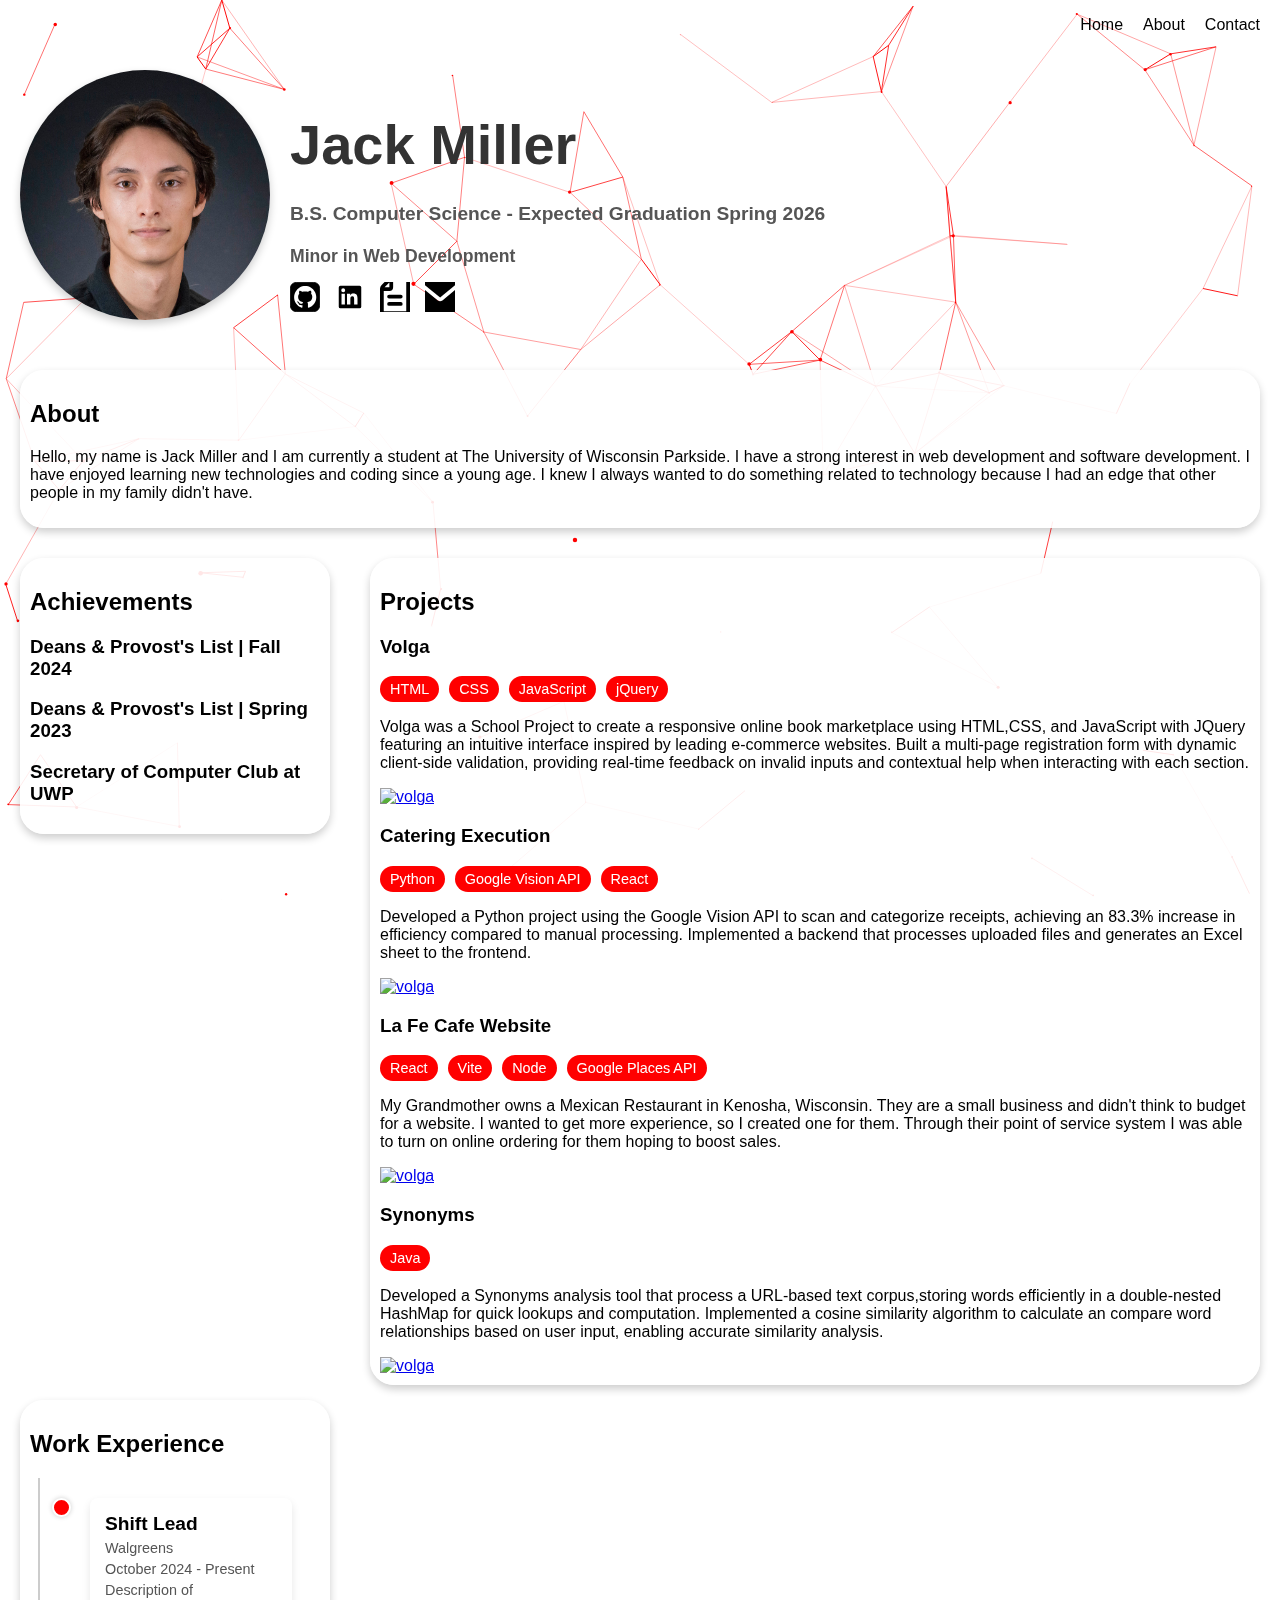
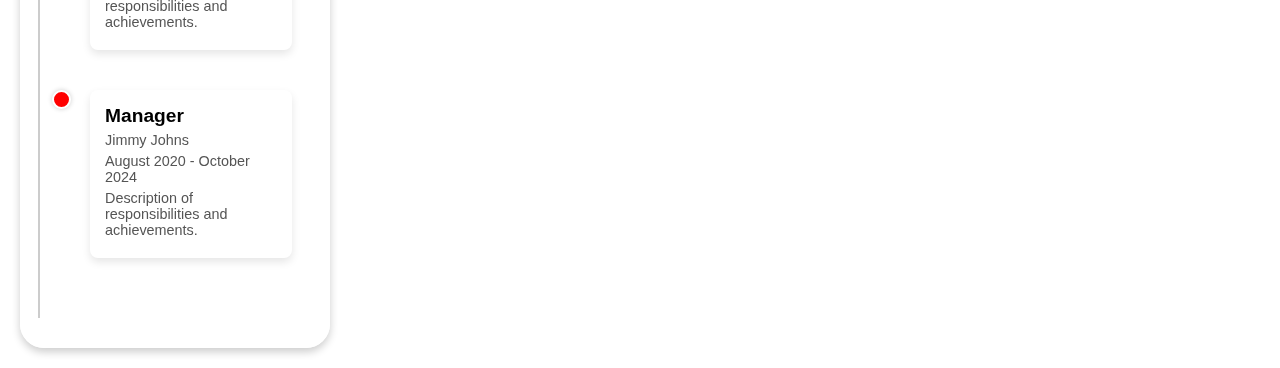
==== index.html @ eb4bdffa "renamed to index.html" ====
<!DOCTYPE html>
<html lang="en">
<head>
    <meta charset="UTF-8">
    <title>My Portfolio</title>
  <link rel="stylesheet" href="style.css">
  <link rel="stylesheet" href="popup.css">
  <link rel="preconnect" href="https://fonts.googleapis.com">
  <link rel="preconnect" href="https://fonts.gstatic.com" crossorigin>
  <link href="https://fonts.googleapis.com/css2?family=Syne+Mono&display=swap" rel="stylesheet">
</head>
<body>
<nav>
  <ul>
    <li>Home</li>
    <li>About</li>
    <li>Contact</li>
  </ul>
</nav>
<div class="profile">
  <img src="personal%20pic.JPG" class= "personalPic" alt="picture of me">
  <div class="profileInfo">
    <h1 class="name">Jack Miller</h1>
    <h2 class = "degree">B.S. Computer Science - Expected Graduation Spring 2026</h2>
    <h3 class ="minor"> Minor in Web Development</h3>
    <div class="socials">
      <a href="https://github.com/mjack6182" target="_blank" title=" Visit my Github">
        <img src="github.svg" alt="GitHub" class="social-icon">
      </a>
      <a href="https://www.linkedin.com/in/mjack6182" target="_blank" title=" Visit my LinkedIn">
        <img src="linkedin.svg" alt="LinkedIn" class="social-icon">
      </a>
      <div class="resume">
        <a href="Jack%20Miller%20resume%2012_20_2024.pdf" download="JohnDoe_Resume" class="resume-link" title="Download my resume">
          <img src="file-lines.svg" alt="Download Resume" class="social-icon">
        </a>
      </div>
      <!-- Email link -->
      <div class="email">
        <a href="mailto:jmiller22b@gmail.com" class="email-link" title="Email me">
          <img src="envelope.svg" alt="Email" class="social-icon">
        </a>
      </div>
    </div>
  </div>
</div>
<div class = "container">
  <section class ="about">
  <h2>About</h2>
  <p>
    Hello, my name is Jack Miller and I am currently a student at The University of Wisconsin Parkside. I have a strong
    interest in web development and software development. I have enjoyed learning new technologies and coding since a young age.
    I knew I always wanted to do something related to technology because I had an edge that other people in my family didn't have.
  </p>
</section>
  <div class = "left-sections">
    <section class ="Achievements">
      <h2>Achievements</h2>
      <h3>Deans & Provost's List | Fall 2024</h3>
      <h3>Deans & Provost's List | Spring 2023</h3>
      <h3>Secretary of Computer Club at UWP</h3>

    </section>
    <section class = "course-work">
      <h2>Relevant Course Work</h2>
      <div class="course-bubbles">
        <span class="course" data-course="cs130">Introduction to Programming</span>
        <span class="course" data-course="cs279">Basic Information Security</span>
        <span class="course" data-course="cs231">Discrete Mathematics</span>
        <span class="course" data-course="cs241">Computer Science I</span>
        <span class="course" data-course="cs309">Probability and Statistics</span>
        <span class="course" data-course="cs220">Client Web Programming</span>
        <span class="course" data-course="cs242">Computer Science II</span>
        <span class="course" data-course="cs245">Assembly Language Programming</span>
        <span class="course" data-course="cs322">Server Web Programming</span>
        <span class="course" data-course="cs324">Mobile Development in IOS</span>
        <span class="course" data-course="cs340">Data Structures/Algorithm Design</span>
        <span class="course" data-course="cs355">Computer Architecture</span>
        <span class="course" data-course="cs380">Database Management Systems</span>
      </div>

    </section>
    <section class = "Work Experience">
      <h2>Work Experience</h2>
      <div class="timeline">
        <div class="timeline-event">
          <div class="timeline-dot"></div>
          <div class="timeline-content">
            <h3>Shift Lead</h3>
            <p>Walgreens</p>
            <p>October 2024 - Present</p>
            <p>Description of responsibilities and achievements.</p>
          </div>
        </div>
        <div class="timeline-event">
          <div class="timeline-dot"></div>
          <div class="timeline-content">
            <h3>Manager</h3>
            <p>Jimmy Johns</p>
            <p>August 2020 - October 2024</p>
            <p>Description of responsibilities and achievements.</p>
          </div>
        </div>
        <!-- Add more timeline events as needed -->
      </div>

    </section>
  </div>
  <!-- Pop-up Modal -->
  <div id="course-modal" class="modal">
    <div class="modal-content">
      <span class="close">&times;</span>
      <h4 id="modal-title"></h4>
      <p id="modal-description"></p>
    </div>
  </div>


<section class = "projects">
    <h2>Projects</h2>
    <div class="project">
      <h3>Volga</h3>
      <div class="tech-bubble">
        <span>HTML</span> <span>CSS</span> <span>JavaScript</span><span>jQuery</span>
      </div>
      <p>
        Volga was a School Project to create a responsive online book marketplace using HTML,CSS, and JavaScript with JQuery
        featuring an intuitive interface inspired by leading e-commerce websites. Built a multi-page registration form with dynamic client-side validation, providing real-time feedback on invalid
        inputs and contextual help when interacting with each section.
      </p>
      <a href="https://github.com/mjack6182/Volga" target="_blank"><img src="volga.png" alt="volga" class="project-image"></a>
    </div>
      <div class="project">
        <h3>Catering Execution</h3>
        <div class="tech-bubble">
          <span>Python</span> <span>Google Vision API</span> <span>React</span>
        </div>
        <p>
          Developed a Python project using the Google Vision API to scan and categorize receipts, achieving an 83.3% increase
          in efficiency compared to manual processing.
          Implemented a backend that processes uploaded files and generates an Excel sheet to the frontend.
        </p>
        <a href="https://github.com/bjrodrigu/Catering-Project" target="_blank"><img src="volga.png" alt="volga" class="project-image"></a>
      </div>
    <div class="project">
      <h3>La Fe Cafe Website</h3>
      <div class="tech-bubble">
        <span>React</span> <span>Vite</span><span>Node</span> <span>Google Places API</span>
      </div>
      <p>
        My Grandmother owns a Mexican Restaurant in Kenosha, Wisconsin. They are a small business and didn't think to budget for
        a website. I wanted to get more experience, so I created one for them. Through their point of service system I was able to
        turn on online ordering for them hoping to boost sales.
      </p>
      <a href="https://github.com/mjack6182/Volga" target="_blank"><img src="volga.png" alt="volga" class="project-image"></a>
    </div>
    <div class="project">
      <h3>Synonyms</h3>
      <div class="tech-bubble">
        <span>Java</span>
      </div>
      <p>
        Developed a Synonyms analysis tool that process a URL-based text corpus,storing words efficiently in a double-nested
        HashMap for quick lookups and computation. Implemented a cosine similarity algorithm to calculate an compare word
        relationships based on user input, enabling accurate similarity analysis.
      </p>
      <a href="https://github.com/mjack6182/Volga" target="_blank"><img src="volga.png" alt="volga" class="project-image"></a>
    </div>
  </section>
</div>
<canvas class="background"></canvas>
<script src="popup.js"></script>
<script src="particles.min.js"></script>
<script src="app.js"></script>
</body>
</html>
---- style.css ----
/* Reset HTML and body to ensure full viewport usage */
html, body {
    margin: 0;
    padding: 0;
    height: 100%; /* Make body fill the full height of the viewport */
    width: 100%;
    font-family: 'Syne Mono', sans-serif;
}
.syne-mono-regular {
    font-family: "Syne Mono", serif;
    font-weight: 400;
    font-style: normal;
}

/* Background container for Particles.js */
.background {
    position: absolute;
    top: 0;
    left: 0;
    width: 100%; /* Full width */
    height: 100%; /* Full height */
    z-index: -1; /* Send behind all other content */
    background-color: white; /* Fallback background color (black) */
}
.profile {
    display: flex;
    justify-content: flex-start;
    align-items: center;
    padding: 20px;
}
.personalPic {
    width: 250px;                  /* Set width of the circle */
    height: 250px;                 /* Set height of the circle */
    border-radius: 50%;           /* Makes the image circular */
    object-fit: cover;            /* Ensures the image fills the circle */
    object-position: top;
    box-shadow: 0 4px 8px rgba(0, 0, 0, 0.2);

}
.profileInfo {
    display: flex;
    flex-direction: column;
    align-items: flex-start;
    margin-left: 20px;
}

.name {
    font-size: 3.5rem;            /* Adjust font size */
    font-weight: bold;            /* Make the name bold */
    color: #333;                  /* Text color */
    margin-bottom: 10px;
}
.degree {
    font-size: 1.2rem;
    color: #555;
}
.minor{
    font-size: 1.1rem;
    color: #555;
    margin: 5px 0 15px 0; /* Margin between degree and social icons */

}
.socials {
    display: flex;
    gap: 15px; /* Space between icons */
}
.social-icon {
    width: 30px;
    height: 30px;
    object-fit: cover;
    transition: transform 0.2s ease;
}

.social-icon:hover {
    transform: scale(1.1); /* Slightly enlarge icons on hover */
}

nav ul{
    display: flex;
    justify-content: flex-end;
    text-decoration: none;
    list-style: none;
}
nav ul li{
    margin-right: 20px;
}

/* Container holding all sections */
.container {
    display: flex;
    flex-wrap: wrap; /* Allows wrapping of sections for smaller screens */
    gap: 20px; /* Optional: space between the sections */
    padding: 20px;
}
.left-sections, .projects{
    flex: 1;
}
.left-sections {
    display: flex;
    flex-direction: column; /* Stack the About and Coursework sections vertically */
}
/* Base styling for all sections */
section {
    background-color: rgba(255, 255, 255, 0.9);
    padding: 10px;
    border-radius: 24px;
    box-shadow: 0 4px 8px rgba(0, 0, 0, 0.2);
}

/* Specific styles for the About and Coursework sections */
.about,
.course-work {
    margin: 10px 0;
}

/* Projects section takes more space */
.projects {
    height: 100%;
    padding: 10px;
    margin-left: 20px;
}

.tech-bubble {
    display: flex;
    gap: 10px;
    margin-top: 5px;
}

.tech-bubble span {
    background-color: #FF0000; /* Green bubble background */
    color: white;
    padding: 5px 10px;
    border-radius: 20px; /* Rounded corners */
    font-size: 0.9rem;
    white-space: nowrap;
}
/* Animation keyframes */
@keyframes fadeSlideIn {
    0% {
        opacity: 0;
        transform: translateY(30px); /* Starts slightly below */
    }
    100% {
        opacity: 1;
        transform: translateY(0); /* Ends at its original position */
    }
}

/* Apply the animation */
.fade-slide-in {
    animation: fadeSlideIn 1s ease-out forwards; /* Play animation over 1 second */
    opacity: 0; /* Ensures it's hidden initially */
}


/* Reset */
body, html {
    margin: 0;
    padding: 0;
    font-family: Arial, sans-serif;
}

/* Timeline container */
.timeline {
    position: relative;
    margin: 20px auto;
    padding: 20px;
    width: 80%; /* Adjust width as needed */
    max-width: 700px;
    border-left: 2px solid #ccc; /* Vertical line */
}

/* Individual timeline events */
.timeline-event {
    position: relative;
    margin-bottom: 40px; /* Space between events */
    padding-left: 30px; /* Space for the dot */
}

/* Timeline dot */
.timeline-dot {
    position: absolute;
    left: -8px; /* Adjust position to align with the line */
    top: 0;
    width: 15px;
    height: 15px;
    background-color: #FF0000; /* Blue dot */
    border-radius: 50%; /* Make it circular */
    border: 2px solid white;
    box-shadow: 0 0 5px rgba(0, 0, 0, 0.2);
}

/* Timeline content */
.timeline-content {
    background-color: transparent;
    padding: 15px;
    border-radius: 8px;
    box-shadow: 0 4px 8px rgba(0, 0, 0, 0.1);
}

.timeline-content h3 {
    margin: 0;
    font-size: 1.2rem;
}

.timeline-content p {
    margin: 5px 0;
    color: #555; /* Gray text */
    font-size: 0.9rem;
}
.timeline-event {
    opacity: 0;
    transform: translateY(20px);
    transition: all 0.3s ease;
}

.timeline-event.visible {
    opacity: 1;
    transform: translateY(0);
}



/* Media query for larger screens */
@media (min-width: 768px) {
    .container {
        flex-direction: row; /* Align items horizontally on larger screens */
    }

    section {
        width: auto; /* Remove the 100% width to allow flexbox to manage the layout */
    }

    .left-sections {
        flex-direction: column; /* Keep About and Coursework stacked */
        max-width: 25%; /* Optional: adjust as needed */
    }
}
---- popup.css ----
/* Previous styles remain the same */
.course-bubbles {
    display: flex;
    flex-wrap: wrap;
    gap: 10px;
    margin-top: 5px;
}

.course {
    background-color: #FF0000; /* Green bubble background */
    color: white;
    padding: 5px 10px;
    border-radius: 20px; /* Rounded corners */
    font-size: 0.9rem;
    white-space: nowrap;
    cursor: pointer;
}
.modal {
    display: none; /* Hidden by default */
    position: fixed;
    z-index: 1;
    left: 0;
    top: 0;
    width: 100%;
    height: 100%;
    background-color: rgba(0, 0, 0, 0.4); /* Semi-transparent background */
    overflow: auto;
    padding-top: 60px;
    opacity: 0; /* Initially invisible */
    transition: opacity 0.3s ease-in-out; /* Fade-in effect */
}

.modal-content {
    background-color: #fff;
    margin: 5% auto;
    padding: 20px;
    border-radius: 10px;
    width: 80%;
    max-width: 600px;
    transform: scale(0.9); /* Start scaled down */
    transition: transform 0.3s ease-in-out; /* Scale animation */
}

.modal.show {
    opacity: 1; /* Fully visible */
}

.modal-content.show {
    transform: scale(1); /* Scale to normal size */
}

.close {
    color: #aaa;
    float: right;
    font-size: 28px;
    font-weight: bold;
}

.close:hover,
.close:focus {
    color: black;
    text-decoration: none;
    cursor: pointer;
}
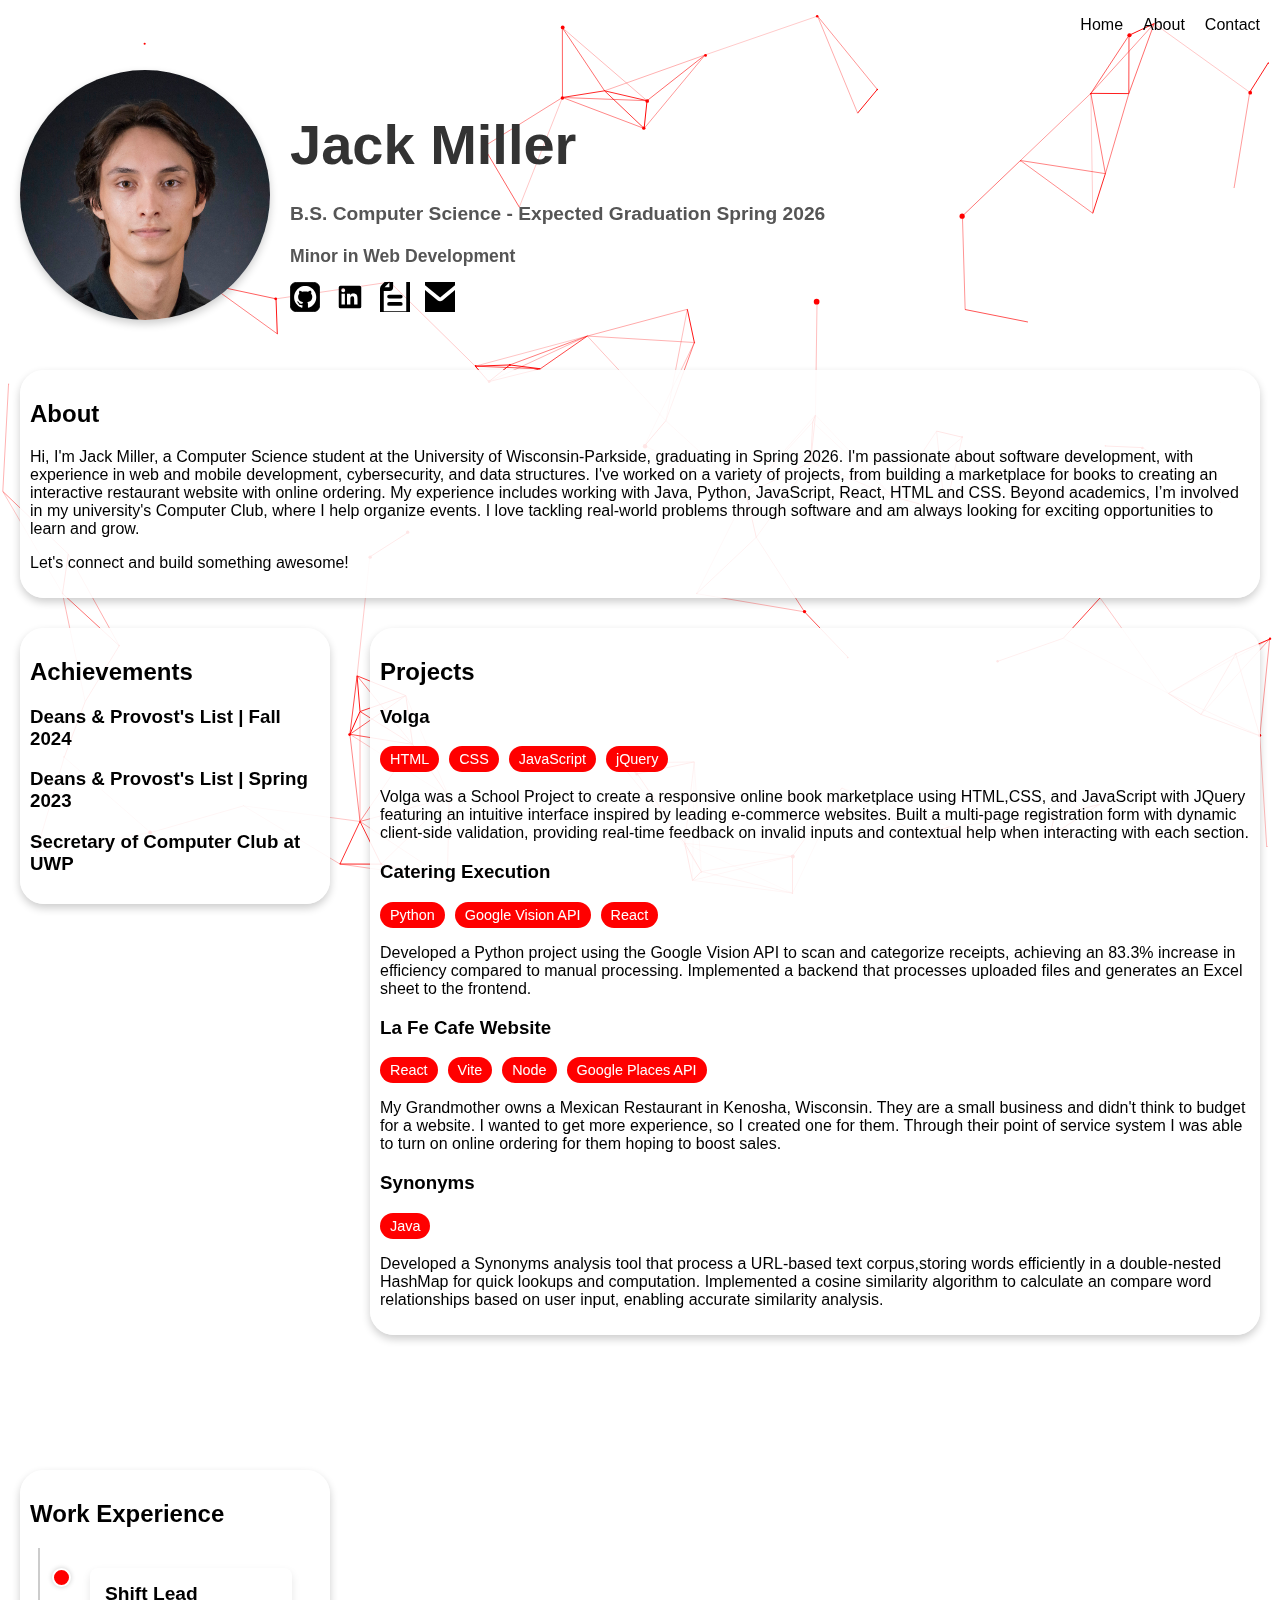
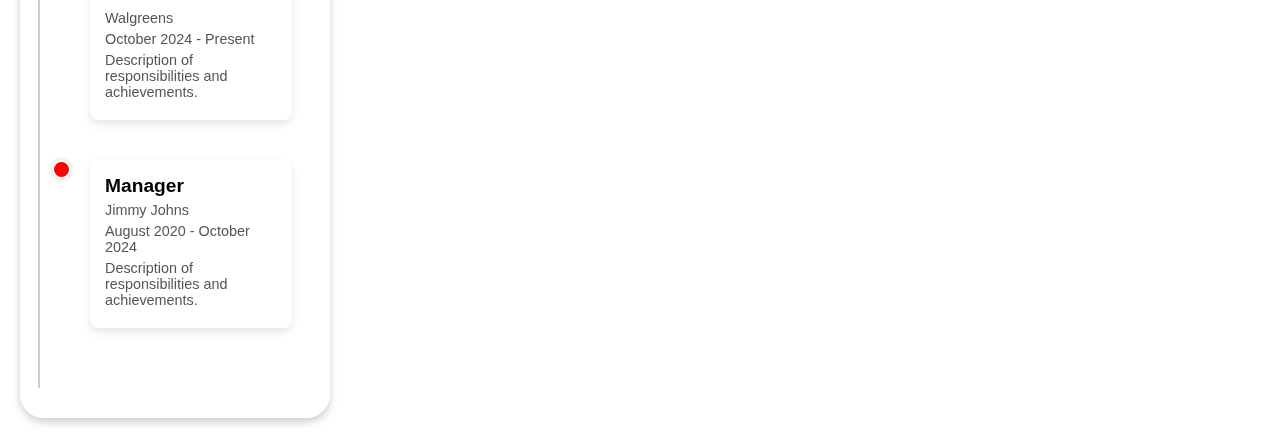
==== commit 0022157f: "change up the files to work better on moblie and updated resume" ====
--- a/index.html
+++ b/index.html
@@ -31,7 +31,7 @@
         <img src="linkedin.svg" alt="LinkedIn" class="social-icon">
       </a>
       <div class="resume">
-        <a href="Jack%20Miller%20resume%2012_20_2024.pdf" download="JohnDoe_Resume" class="resume-link" title="Download my resume">
+        <a href="Jack%20Miller%20resume%201_29_2025.pdf" download="JohnDoe_Resume" class="resume-link" title="Download my resume">
           <img src="file-lines.svg" alt="Download Resume" class="social-icon">
         </a>
       </div>
@@ -48,10 +48,14 @@
   <section class ="about">
   <h2>About</h2>
   <p>
-    Hello, my name is Jack Miller and I am currently a student at The University of Wisconsin Parkside. I have a strong
-    interest in web development and software development. I have enjoyed learning new technologies and coding since a young age.
-    I knew I always wanted to do something related to technology because I had an edge that other people in my family didn't have.
+    Hi, I'm Jack Miller, a Computer Science student at the University of Wisconsin-Parkside, graduating in Spring 2026. I'm passionate about software development, with experience in web and mobile development, cybersecurity, and data structures.
+
+    I've worked on a variety of projects, from building a marketplace for books to creating an interactive restaurant website with online ordering. My experience includes working with Java, Python, JavaScript, React, HTML and CSS.
+
+    Beyond academics, I’m involved in my university's Computer Club, where I help organize events. I love tackling real-world problems through software and am always looking for exciting opportunities to learn and grow.
+
   </p>
+    <p>Let's connect and build something awesome!</p>
 </section>
   <div class = "left-sections">
     <section class ="Achievements">
@@ -128,7 +132,7 @@
         featuring an intuitive interface inspired by leading e-commerce websites. Built a multi-page registration form with dynamic client-side validation, providing real-time feedback on invalid
         inputs and contextual help when interacting with each section.
       </p>
-      <a href="https://github.com/mjack6182/Volga" target="_blank"><img src="volga.png" alt="volga" class="project-image"></a>
+<!--      <a href="https://github.com/mjack6182/Volga" target="_blank"><img src="volga.png" alt="volga" class="project-image"></a>-->
     </div>
       <div class="project">
         <h3>Catering Execution</h3>
@@ -140,7 +144,7 @@
           in efficiency compared to manual processing.
           Implemented a backend that processes uploaded files and generates an Excel sheet to the frontend.
         </p>
-        <a href="https://github.com/bjrodrigu/Catering-Project" target="_blank"><img src="volga.png" alt="volga" class="project-image"></a>
+<!--        <a href="https://github.com/bjrodrigu/Catering-Project" target="_blank"><img src="volga.png" alt="volga" class="project-image"></a>-->
       </div>
     <div class="project">
       <h3>La Fe Cafe Website</h3>
@@ -152,7 +156,7 @@
         a website. I wanted to get more experience, so I created one for them. Through their point of service system I was able to
         turn on online ordering for them hoping to boost sales.
       </p>
-      <a href="https://github.com/mjack6182/Volga" target="_blank"><img src="volga.png" alt="volga" class="project-image"></a>
+<!--      <a href="https://github.com/mjack6182/Volga" target="_blank"><img src="volga.png" alt="volga" class="project-image"></a>-->
     </div>
     <div class="project">
       <h3>Synonyms</h3>
@@ -164,7 +168,7 @@
         HashMap for quick lookups and computation. Implemented a cosine similarity algorithm to calculate an compare word
         relationships based on user input, enabling accurate similarity analysis.
       </p>
-      <a href="https://github.com/mjack6182/Volga" target="_blank"><img src="volga.png" alt="volga" class="project-image"></a>
+<!--      <a href="https://github.com/mjack6182/Volga" target="_blank"><img src="volga.png" alt="volga" class="project-image"></a>-->
     </div>
   </section>
 </div>
--- a/style.css
+++ b/style.css
@@ -105,6 +105,7 @@
     padding: 10px;
     border-radius: 24px;
     box-shadow: 0 4px 8px rgba(0, 0, 0, 0.2);
+
 }
 
 /* Specific styles for the About and Coursework sections */
@@ -133,6 +134,10 @@
     border-radius: 20px; /* Rounded corners */
     font-size: 0.9rem;
     white-space: nowrap;
+    max-width: 100%;
+    overflow: hidden;
+    text-overflow: ellipsis;
+
 }
 /* Animation keyframes */
 @keyframes fadeSlideIn {
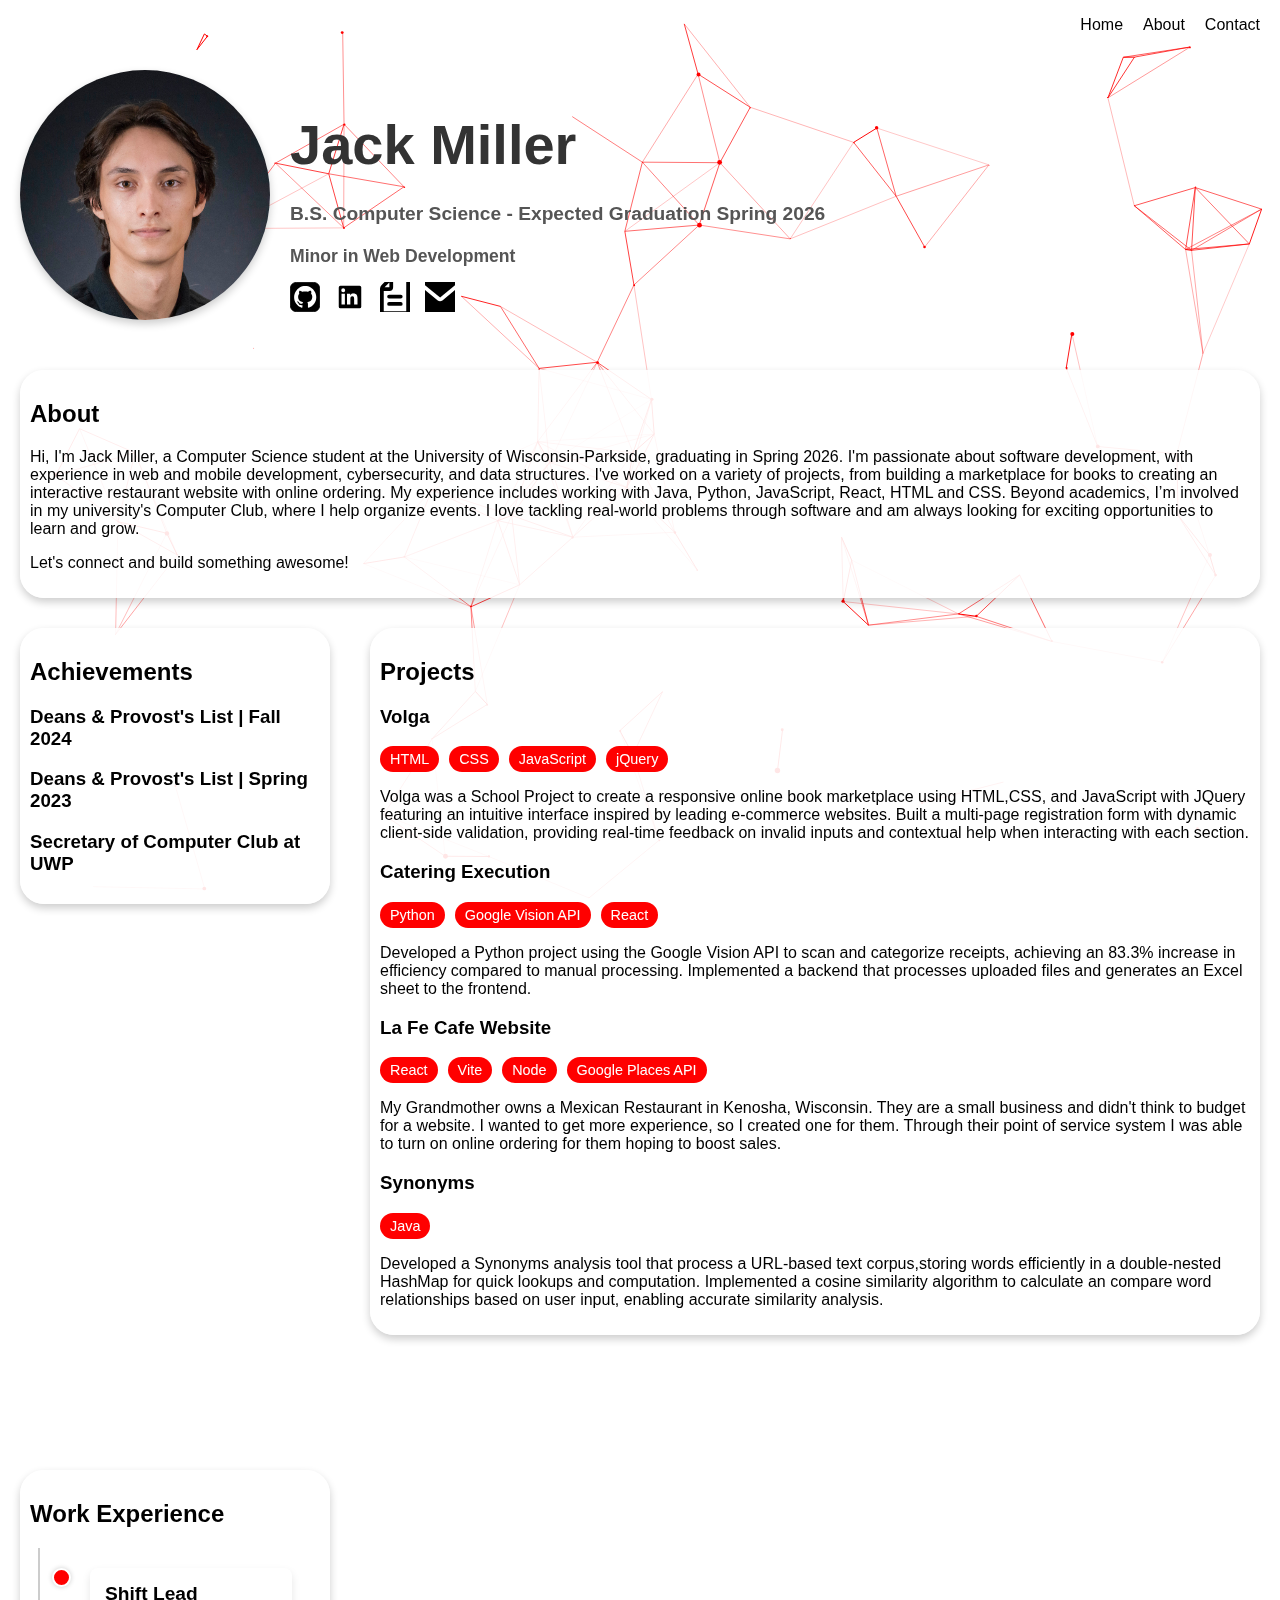
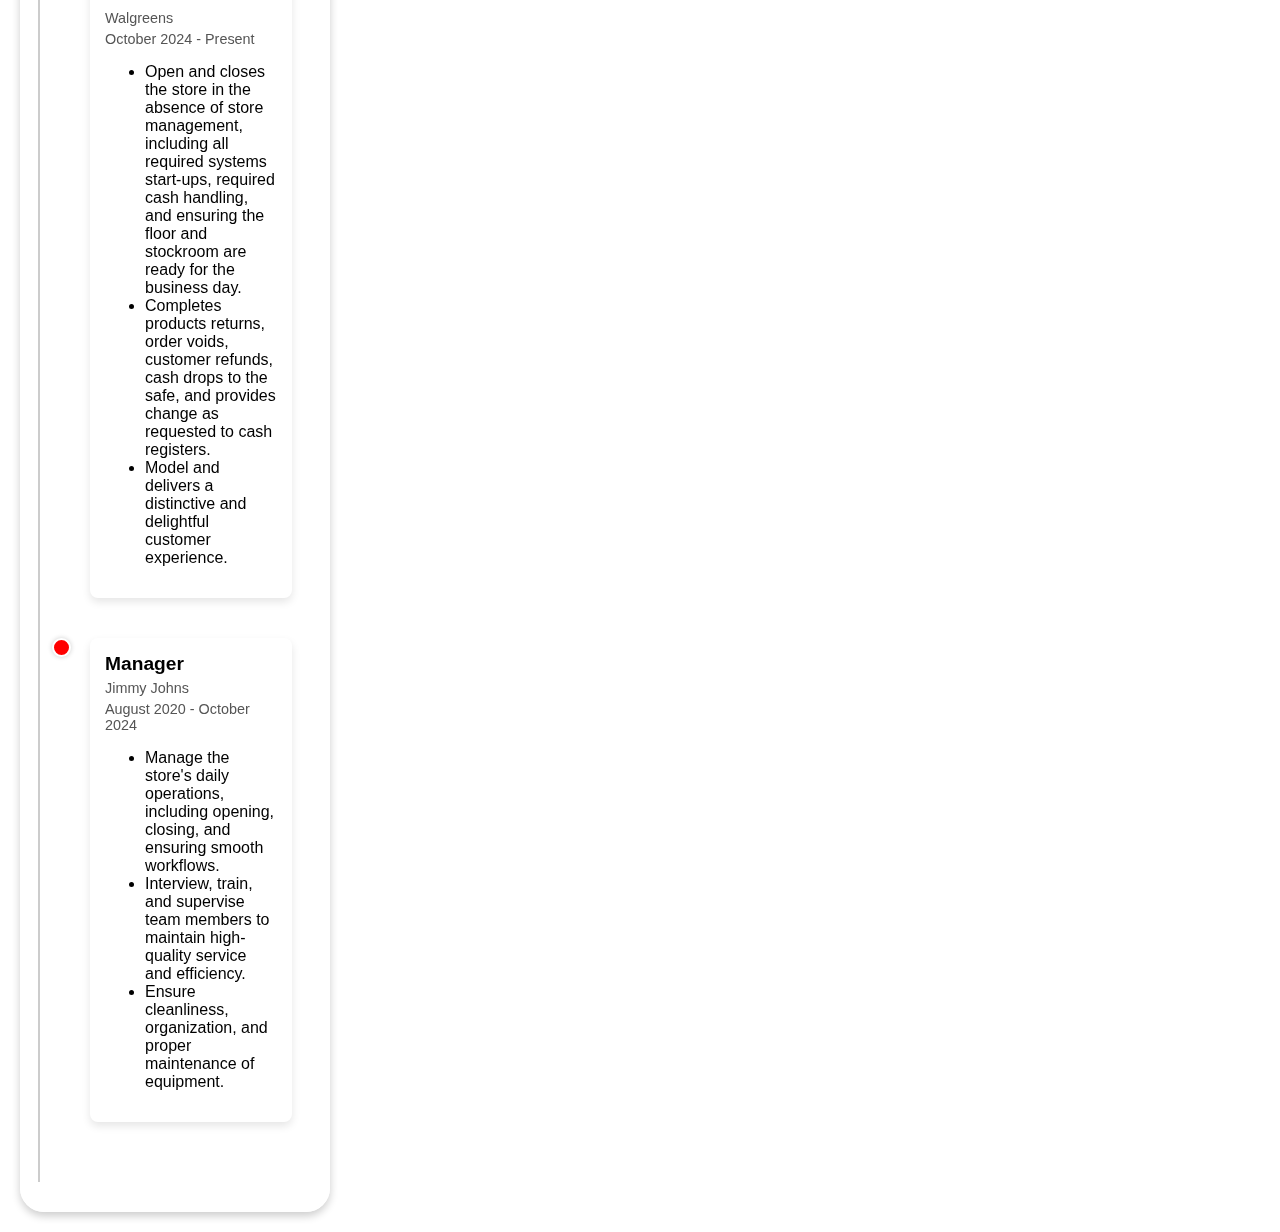
==== commit 4ff027c3: "added descriptions to the work expericence." ====
--- a/index.html
+++ b/index.html
@@ -93,7 +93,11 @@
             <h3>Shift Lead</h3>
             <p>Walgreens</p>
             <p>October 2024 - Present</p>
-            <p>Description of responsibilities and achievements.</p>
+            <ul>
+              <li>Open and closes the store in the absence of store management, including all required systems start-ups, required cash handling, and ensuring the floor and stockroom are ready for the business day.</li>
+              <li>Completes products returns, order voids, customer refunds, cash drops to the safe, and provides change as requested to cash registers.</li>
+              <li>Model and delivers a distinctive and delightful customer experience.</li>
+            </ul>
           </div>
         </div>
         <div class="timeline-event">
@@ -102,7 +106,11 @@
             <h3>Manager</h3>
             <p>Jimmy Johns</p>
             <p>August 2020 - October 2024</p>
-            <p>Description of responsibilities and achievements.</p>
+            <ul>
+              <li>Manage the store's daily operations, including opening, closing, and ensuring smooth workflows.</li>
+              <li>Interview, train, and supervise team members to maintain high-quality service and efficiency.</li>
+              <li>Ensure cleanliness, organization, and proper maintenance of equipment.</li>
+            </ul>
           </div>
         </div>
         <!-- Add more timeline events as needed -->
--- a/style.css
+++ b/style.css
@@ -134,9 +134,6 @@
     border-radius: 20px; /* Rounded corners */
     font-size: 0.9rem;
     white-space: nowrap;
-    max-width: 100%;
-    overflow: hidden;
-    text-overflow: ellipsis;
 
 }
 /* Animation keyframes */
--- a/popup.css
+++ b/popup.css
@@ -4,6 +4,7 @@
     flex-wrap: wrap;
     gap: 10px;
     margin-top: 5px;
+    max-width: 100%;
 }
 
 .course {
@@ -14,6 +15,9 @@
     font-size: 0.9rem;
     white-space: nowrap;
     cursor: pointer;
+    overflow: hidden;
+    text-overflow: ellipsis;
+    max-width: 100%;
 }
 .modal {
     display: none; /* Hidden by default */
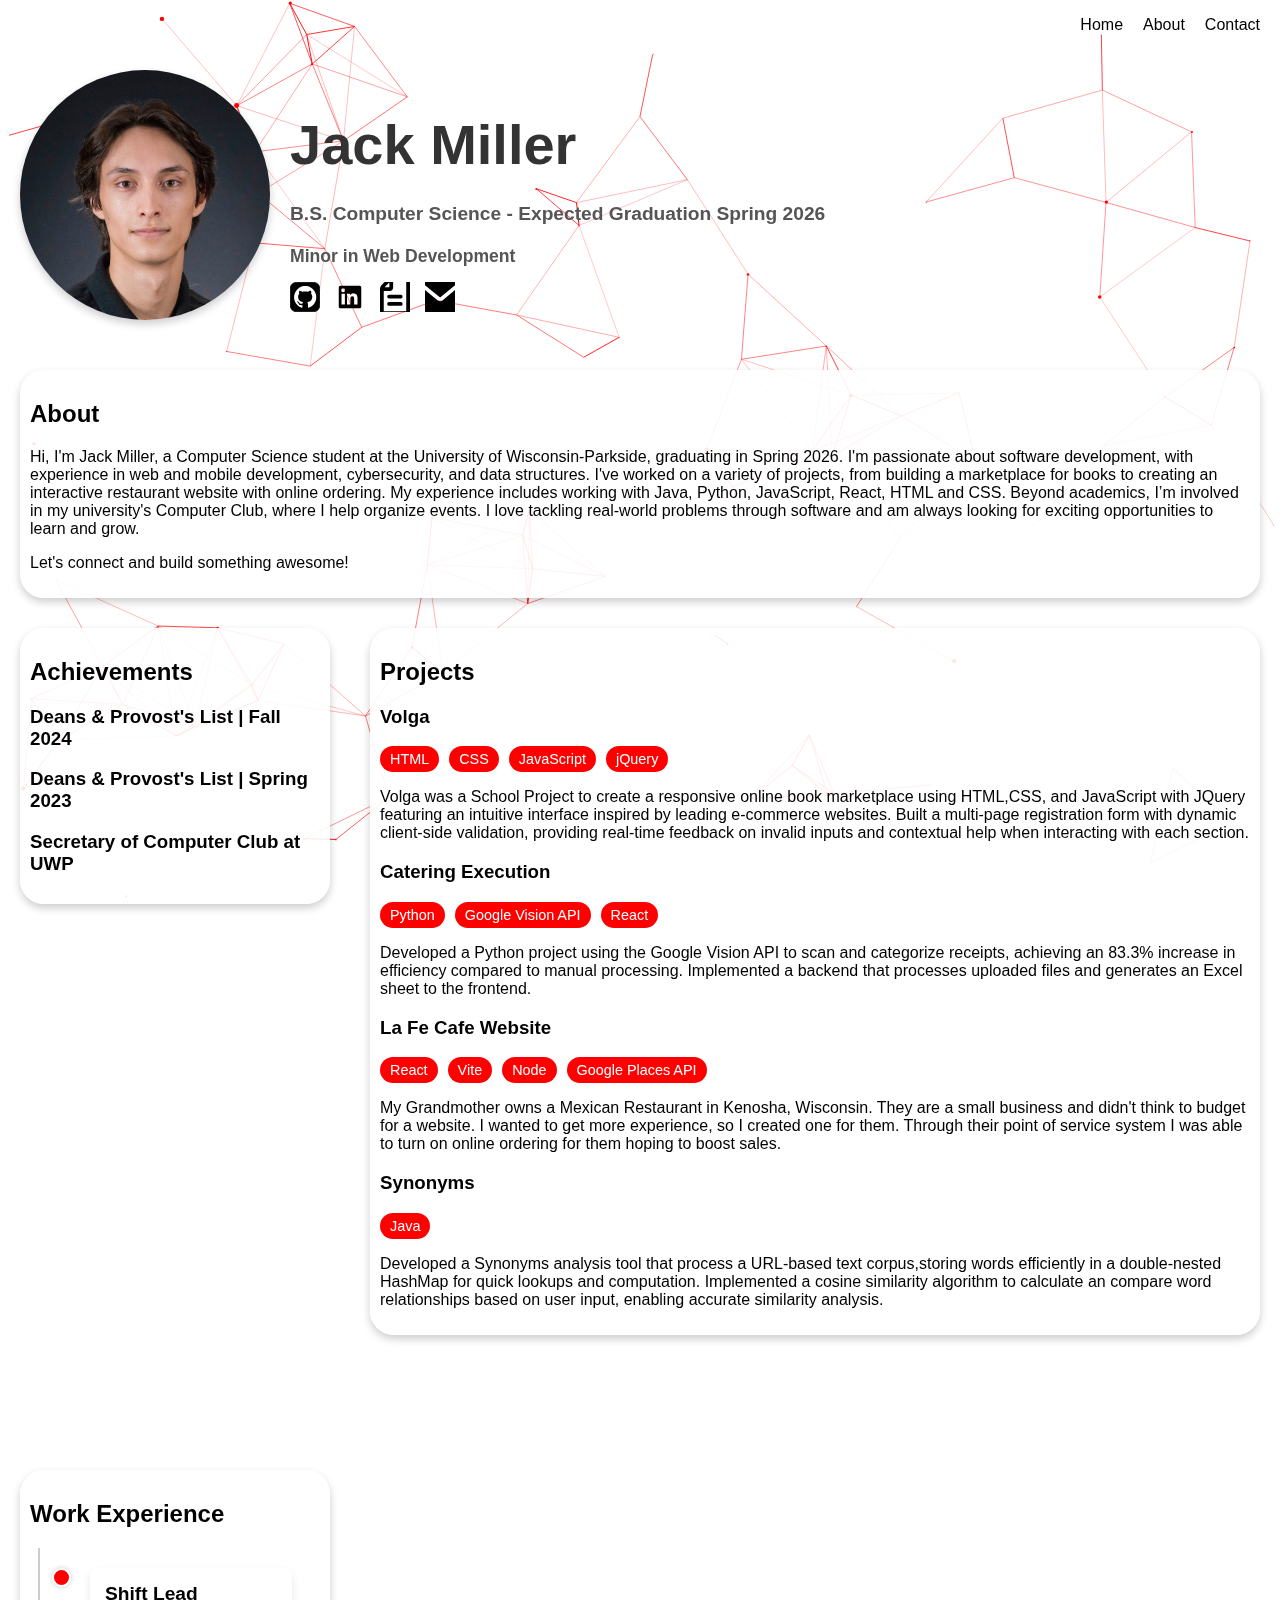
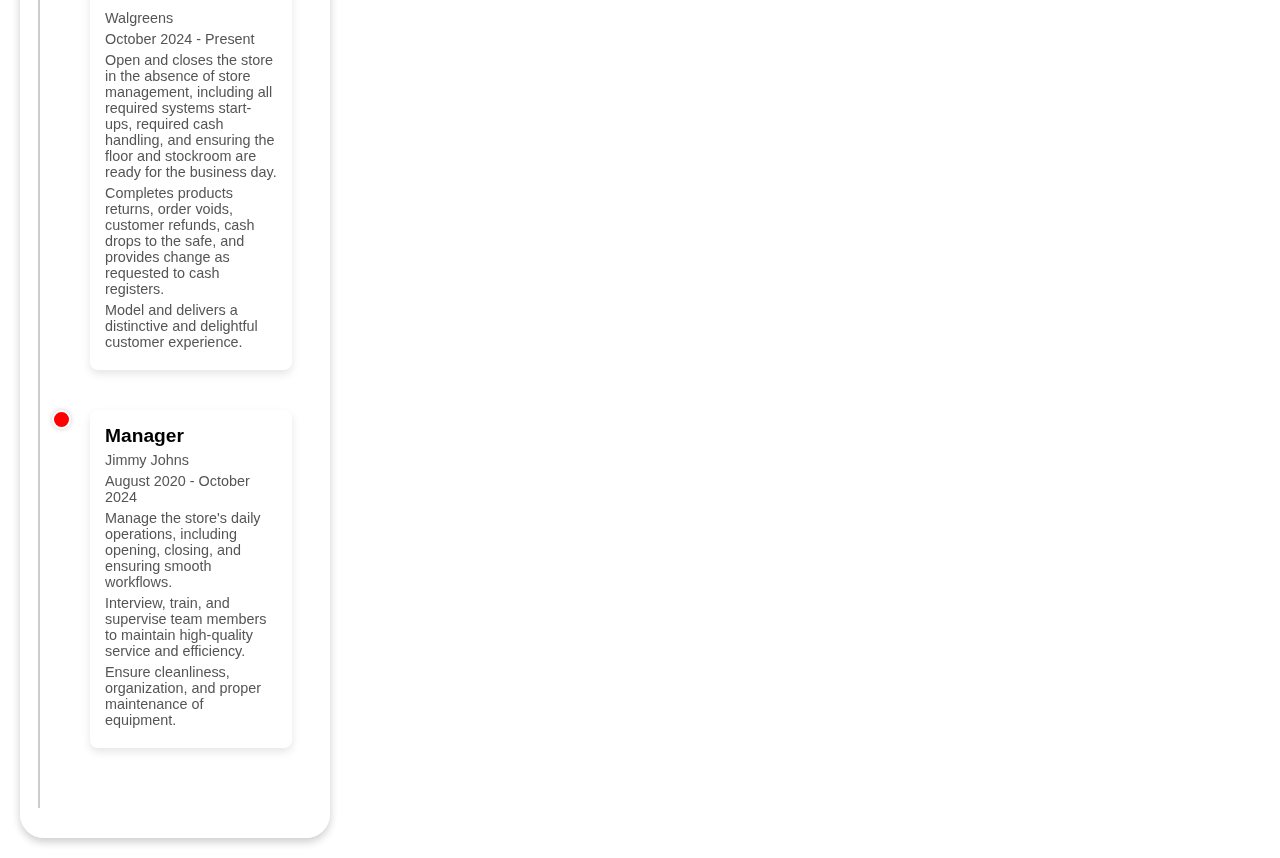
==== commit 34f7453a: "got rid of the list element and just did paragraph elements" ====
--- a/index.html
+++ b/index.html
@@ -93,11 +93,9 @@
             <h3>Shift Lead</h3>
             <p>Walgreens</p>
             <p>October 2024 - Present</p>
-            <ul>
-              <li>Open and closes the store in the absence of store management, including all required systems start-ups, required cash handling, and ensuring the floor and stockroom are ready for the business day.</li>
-              <li>Completes products returns, order voids, customer refunds, cash drops to the safe, and provides change as requested to cash registers.</li>
-              <li>Model and delivers a distinctive and delightful customer experience.</li>
-            </ul>
+              <p>Open and closes the store in the absence of store management, including all required systems start-ups, required cash handling, and ensuring the floor and stockroom are ready for the business day.</p>
+              <p>Completes products returns, order voids, customer refunds, cash drops to the safe, and provides change as requested to cash registers.</p>
+              <p>Model and delivers a distinctive and delightful customer experience.</p>
           </div>
         </div>
         <div class="timeline-event">
@@ -106,11 +104,9 @@
             <h3>Manager</h3>
             <p>Jimmy Johns</p>
             <p>August 2020 - October 2024</p>
-            <ul>
-              <li>Manage the store's daily operations, including opening, closing, and ensuring smooth workflows.</li>
-              <li>Interview, train, and supervise team members to maintain high-quality service and efficiency.</li>
-              <li>Ensure cleanliness, organization, and proper maintenance of equipment.</li>
-            </ul>
+              <p>Manage the store's daily operations, including opening, closing, and ensuring smooth workflows.</p>
+              <p>Interview, train, and supervise team members to maintain high-quality service and efficiency.</p>
+              <p>Ensure cleanliness, organization, and proper maintenance of equipment.</p>
           </div>
         </div>
         <!-- Add more timeline events as needed -->
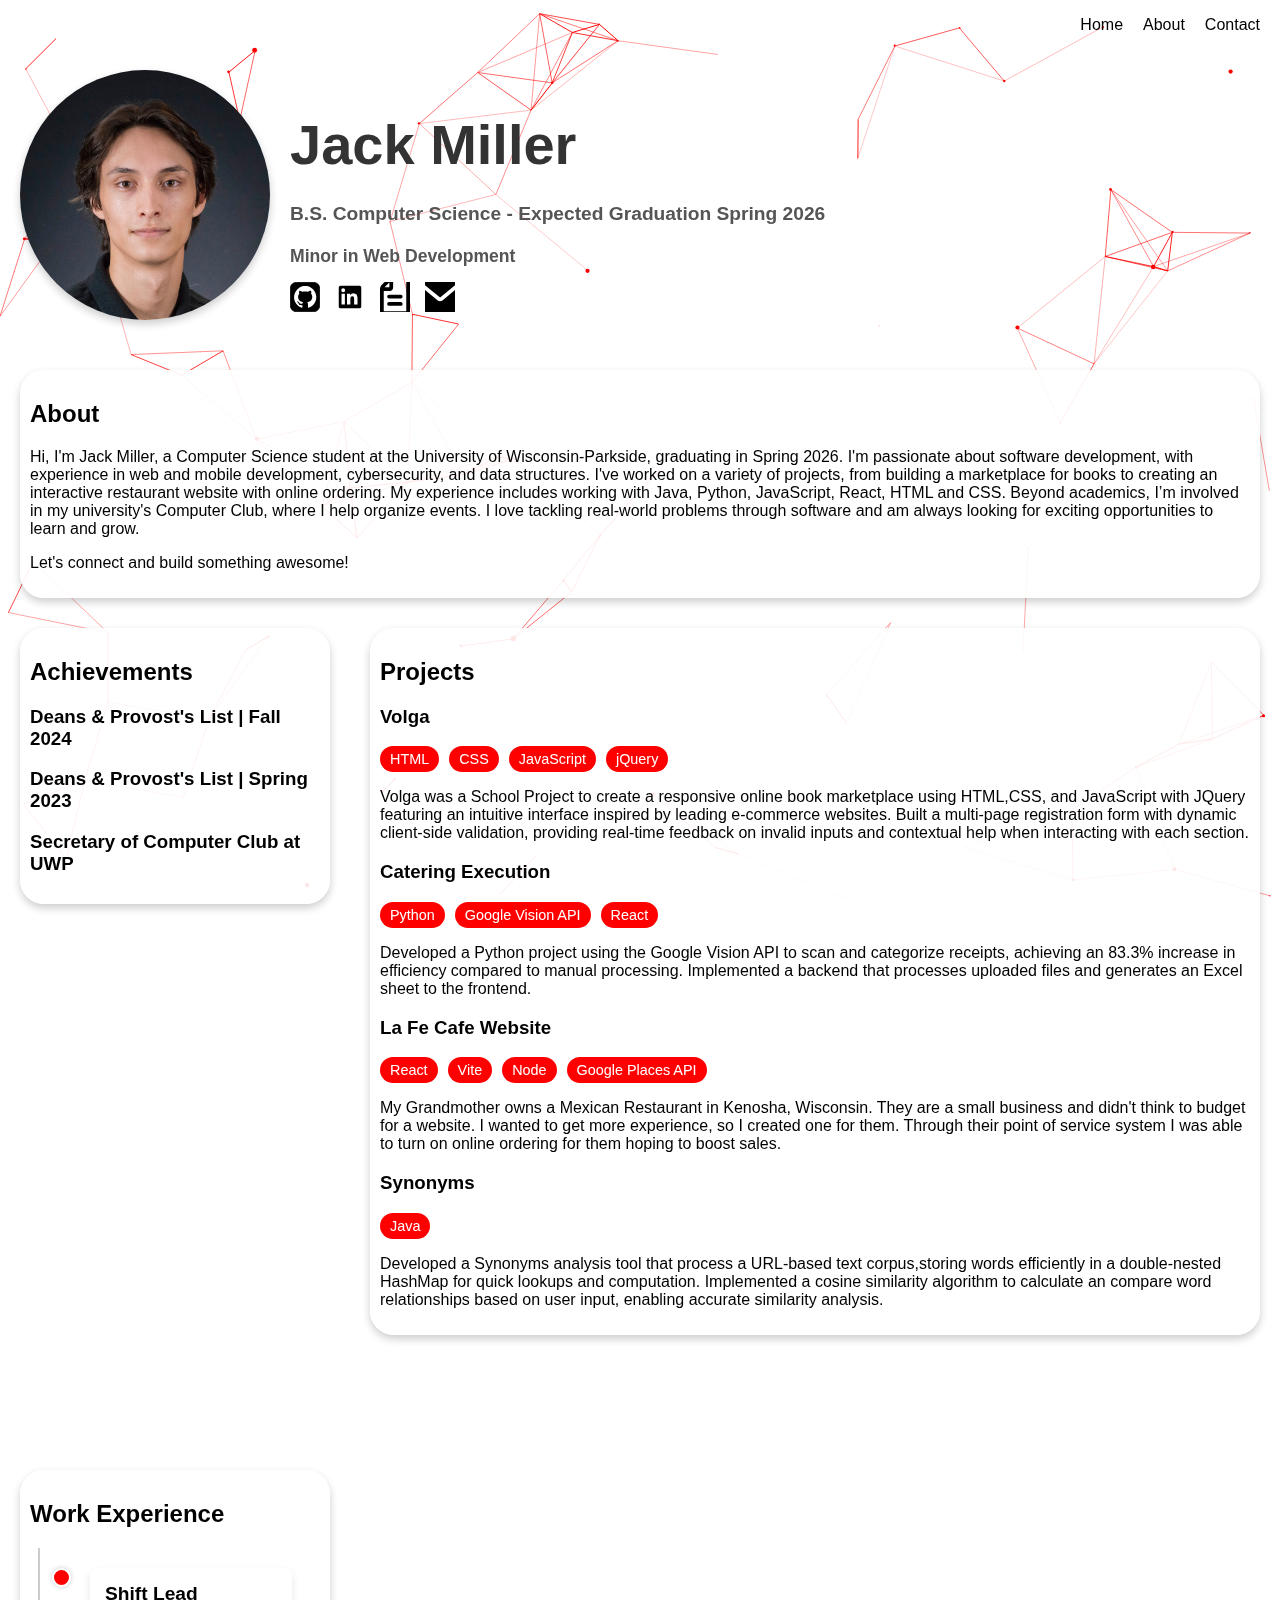
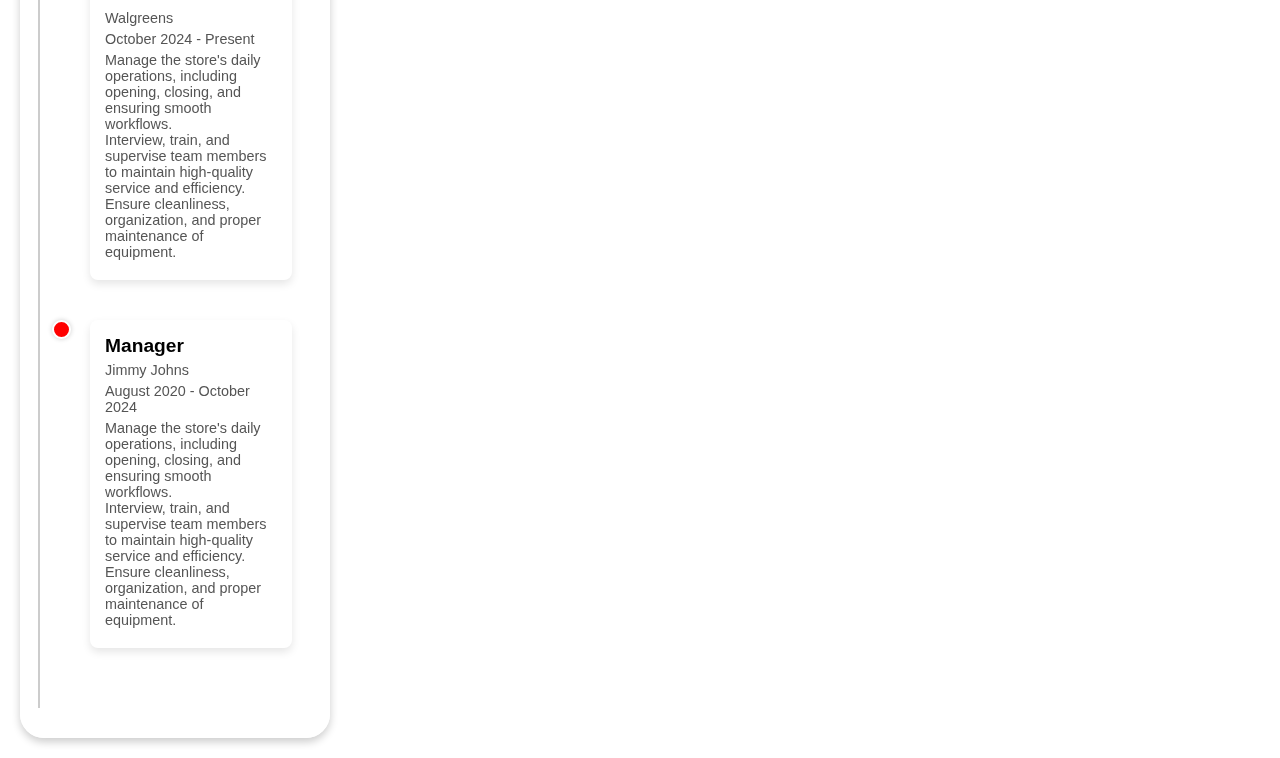
==== commit ab71562b: "added popups for smaller screens instead of long descriptions" ====
--- a/index.html
+++ b/index.html
@@ -93,9 +93,10 @@
             <h3>Shift Lead</h3>
             <p>Walgreens</p>
             <p>October 2024 - Present</p>
-              <p>Open and closes the store in the absence of store management, including all required systems start-ups, required cash handling, and ensuring the floor and stockroom are ready for the business day.</p>
-              <p>Completes products returns, order voids, customer refunds, cash drops to the safe, and provides change as requested to cash registers.</p>
-              <p>Model and delivers a distinctive and delightful customer experience.</p>
+            <p class ="short-desc">Manage the store's daily operations, including opening, closing, and ensuring smooth workflows.<br>
+            Interview, train, and supervise team members to maintain high-quality service and efficiency.<br>
+            Ensure cleanliness, organization, and proper maintenance of equipment.</p>
+            <button class="view-more" onclick="openModal('job2')">View More</button>
           </div>
         </div>
         <div class="timeline-event">
@@ -104,12 +105,37 @@
             <h3>Manager</h3>
             <p>Jimmy Johns</p>
             <p>August 2020 - October 2024</p>
-              <p>Manage the store's daily operations, including opening, closing, and ensuring smooth workflows.</p>
-              <p>Interview, train, and supervise team members to maintain high-quality service and efficiency.</p>
-              <p>Ensure cleanliness, organization, and proper maintenance of equipment.</p>
+            <p class = "short-desc">Manage the store's daily operations, including opening, closing, and ensuring smooth workflows.<br>
+            Interview, train, and supervise team members to maintain high-quality service and efficiency.<br>
+            Ensure cleanliness, organization, and proper maintenance of equipment.</p>
+            <button class="view-more" onclick="openModal('job1')">View More</button>
           </div>
         </div>
         <!-- Add more timeline events as needed -->
+      </div>
+
+      <div id="job1" class="modal">
+        <div class="modal-content">
+          <span class="close">&times;</span>
+          <h3>Manager</h3>
+          <p>Jimmy Johns</p>
+          <p>August 2020 - October 2024</p>
+          <p>Manage the store's daily operations, including opening, closing, and ensuring smooth workflows.</p>
+          <p>Interview, train, and supervise team members to maintain high-quality service and efficiency.</p>
+          <p>Ensure cleanliness, organization, and proper maintenance of equipment.</p>
+        </div>
+      </div>
+
+      <div id="job2" class="modal">
+        <div class="modal-content">
+          <span class="close">&times;</span>
+          <h3>Shift Lead</h3>
+          <p>Walgreens</p>
+          <p>October 2024 - Present</p>
+          <p>Manage the store's daily operations, including opening, closing, and ensuring smooth workflows.</p>
+          <p>Interview, train, and supervise team members to maintain high-quality service and efficiency.</p>
+          <p>Ensure cleanliness, organization, and proper maintenance of equipment.</p>
+        </div>
       </div>
 
     </section>
--- a/popup.css
+++ b/popup.css
@@ -18,6 +18,9 @@
     overflow: hidden;
     text-overflow: ellipsis;
     max-width: 100%;
+}
+.course:hover {
+    background-color: #da0d0d;
 }
 .modal {
     display: none; /* Hidden by default */
@@ -66,3 +69,29 @@
     text-decoration: none;
     cursor: pointer;
 }
+
+.view-more{
+    border:none;
+    background: #FF0000;
+    color: white;
+    border-radius: 20px;
+    padding: 5px 10px;
+    cursor: pointer;
+}
+.view-more:hover{
+    background: #da0d0d;
+}
+
+/* Hide "View More" button on larger screens */
+@media (min-width: 768px) {
+    .view-more {
+        display: none;
+    }
+}
+
+/* Hide description on small screens */
+@media (max-width: 768px) {
+    .short-desc {
+        display: none;
+    }
+}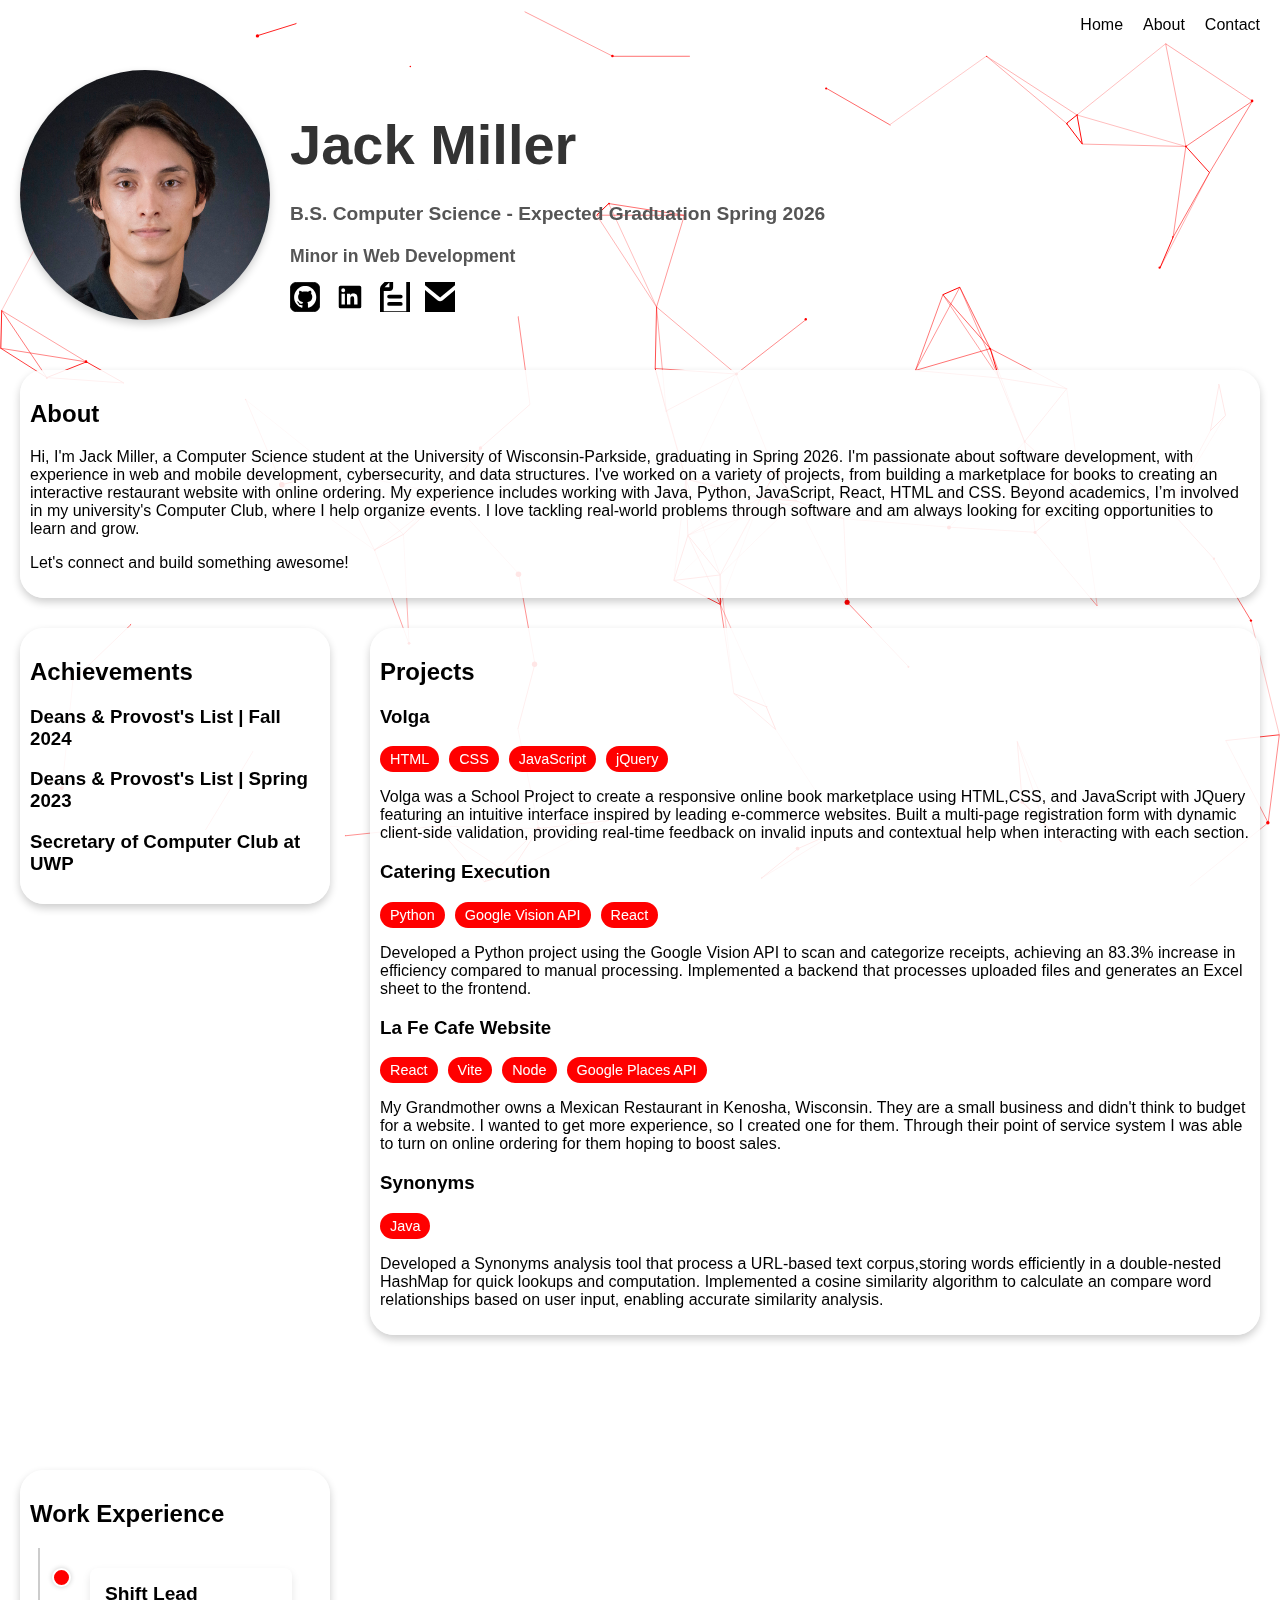
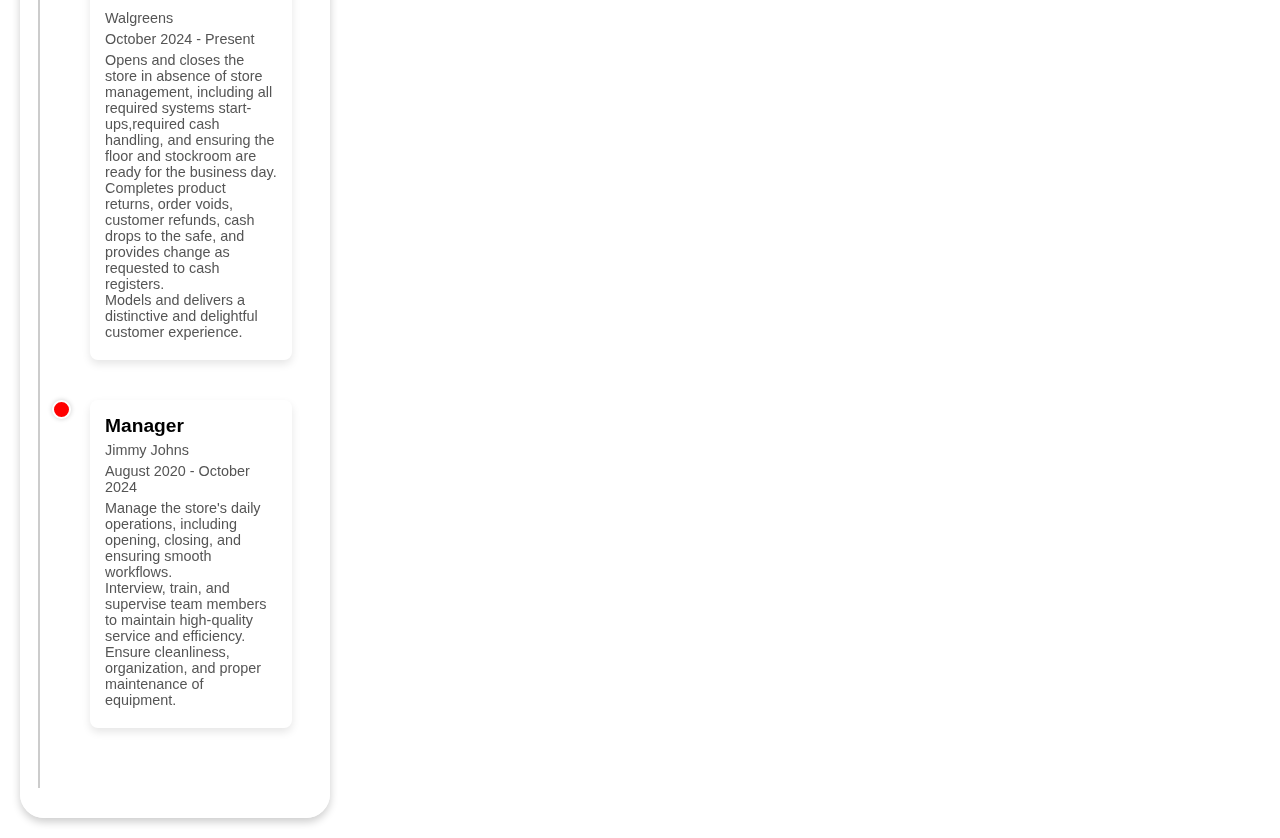
==== commit 20f310b5: "job descriptions were the same" ====
--- a/index.html
+++ b/index.html
@@ -93,9 +93,9 @@
             <h3>Shift Lead</h3>
             <p>Walgreens</p>
             <p>October 2024 - Present</p>
-            <p class ="short-desc">Manage the store's daily operations, including opening, closing, and ensuring smooth workflows.<br>
-            Interview, train, and supervise team members to maintain high-quality service and efficiency.<br>
-            Ensure cleanliness, organization, and proper maintenance of equipment.</p>
+            <p class ="short-desc">Opens and closes the store in absence of store management, including all required systems start-ups,required cash handling, and ensuring the floor and stockroom are ready for the business day.<br>
+            Completes product returns, order voids, customer refunds, cash drops to the safe, and provides change as requested to cash registers.<br>
+            Models and delivers a distinctive and delightful customer experience.</p>
             <button class="view-more" onclick="openModal('job2')">View More</button>
           </div>
         </div>
@@ -132,9 +132,9 @@
           <h3>Shift Lead</h3>
           <p>Walgreens</p>
           <p>October 2024 - Present</p>
-          <p>Manage the store's daily operations, including opening, closing, and ensuring smooth workflows.</p>
-          <p>Interview, train, and supervise team members to maintain high-quality service and efficiency.</p>
-          <p>Ensure cleanliness, organization, and proper maintenance of equipment.</p>
+          <p>Opens and closes the store in absence of store management, including all required systems start-ups,required cash handling, and ensuring the floor and stockroom are ready for the business day.</p>
+          <p>Completes product returns, order voids, customer refunds, cash drops to the safe, and provides change as requested to cash registers.</p>
+          <p>Models and delivers a distinctive and delightful customer experience.</p>
         </div>
       </div>
 
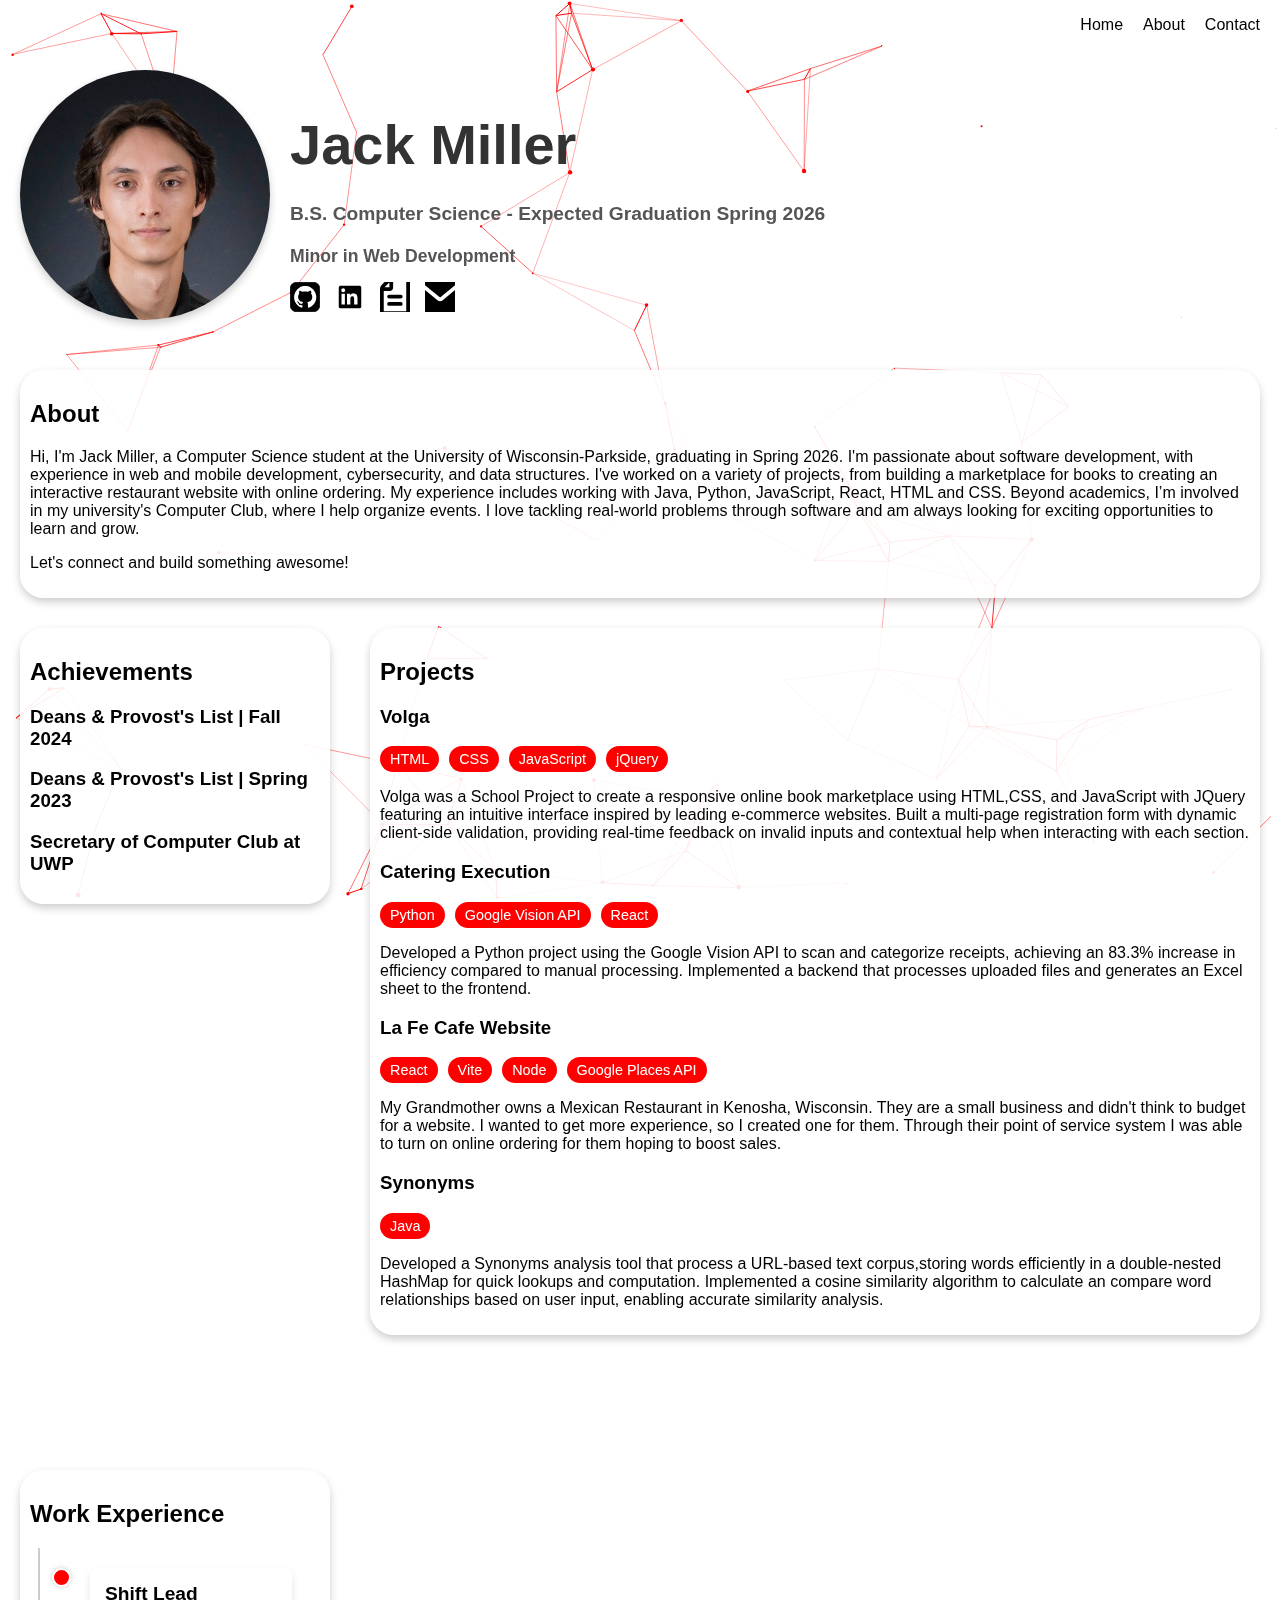
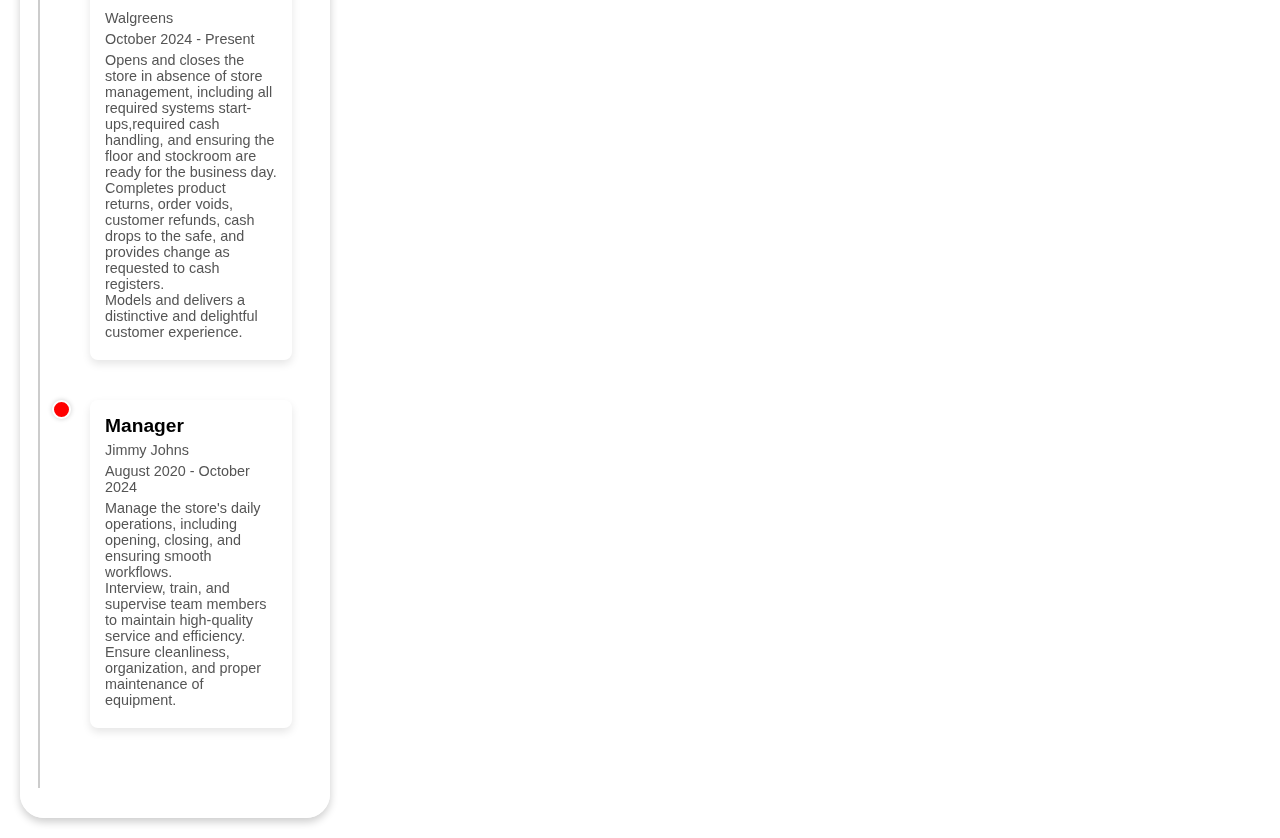
==== commit 4ddc2cd2: "added mew meta tag" ====
--- a/index.html
+++ b/index.html
@@ -2,7 +2,8 @@
 <html lang="en">
 <head>
     <meta charset="UTF-8">
-    <title>My Portfolio</title>
+    <meta name = "viewport" content = "width = device-width, initial-scale = 1">
+    <title>Jack Miller's Portfolio</title>
   <link rel="stylesheet" href="style.css">
   <link rel="stylesheet" href="popup.css">
   <link rel="preconnect" href="https://fonts.googleapis.com">
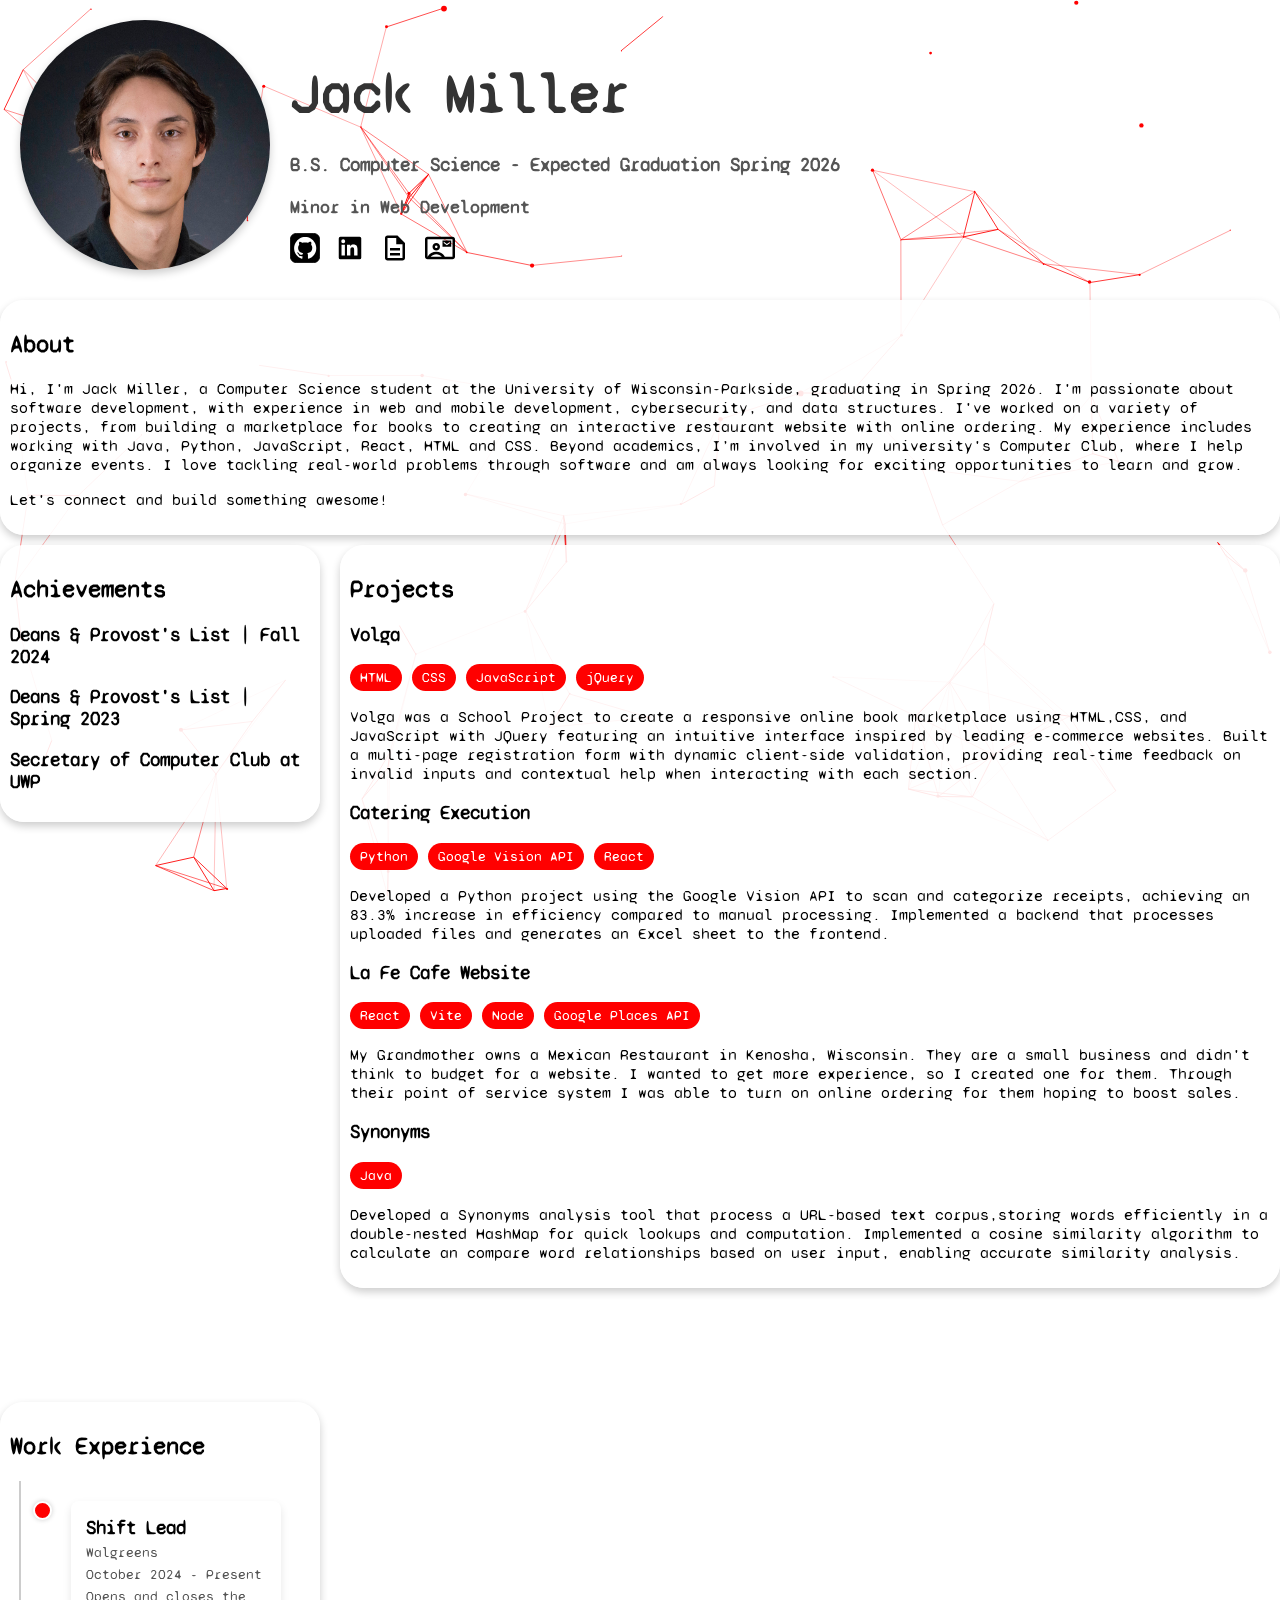
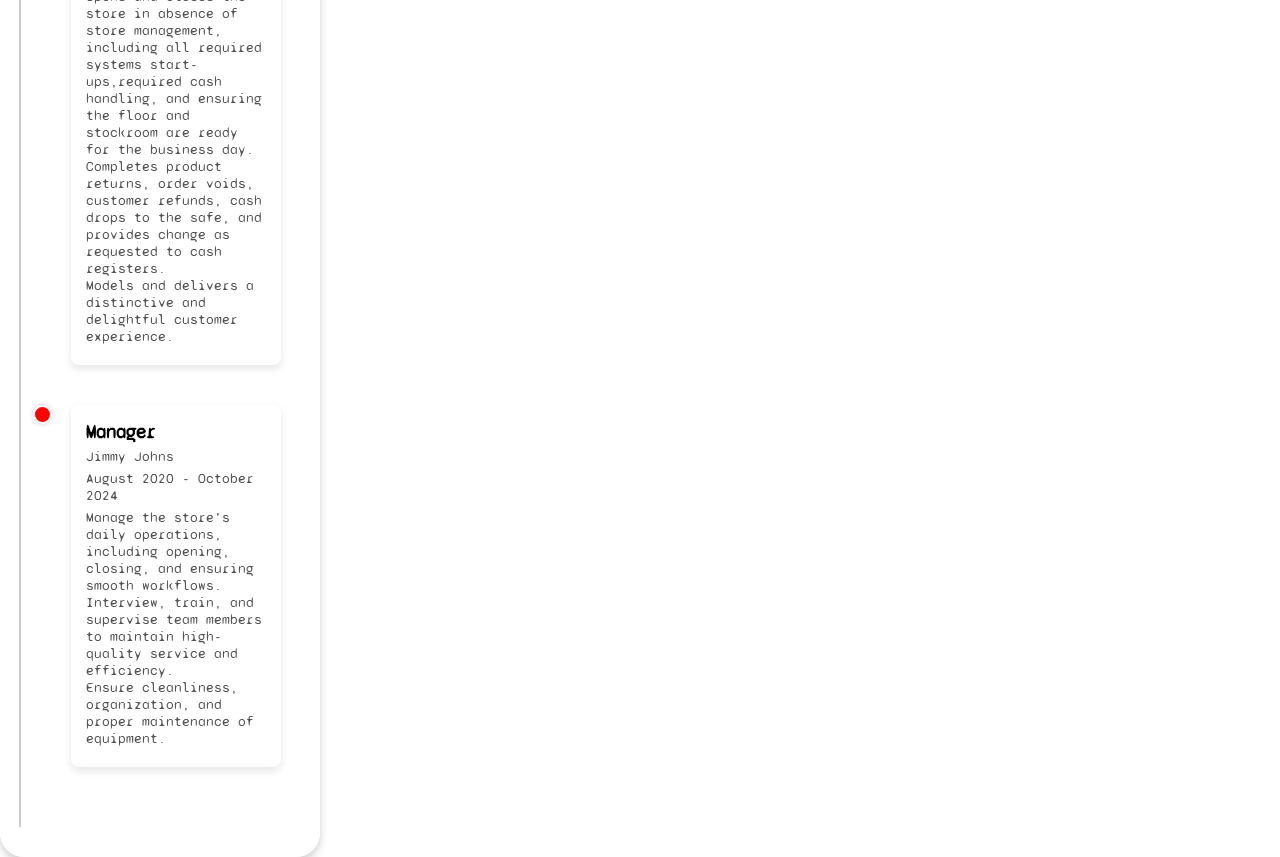
==== commit 97d68380: "Changed the file icons, make the background take up whole screen, and fixed the font to use correct " ====
--- a/index.html
+++ b/index.html
@@ -10,14 +10,14 @@
   <link rel="preconnect" href="https://fonts.gstatic.com" crossorigin>
   <link href="https://fonts.googleapis.com/css2?family=Syne+Mono&display=swap" rel="stylesheet">
 </head>
-<body>
-<nav>
-  <ul>
-    <li>Home</li>
-    <li>About</li>
-    <li>Contact</li>
-  </ul>
-</nav>
+<body >
+<!--<nav>-->
+<!--  <ul>-->
+<!--    <li>Home</li>-->
+<!--    <li>About</li>-->
+<!--    <li>Contact</li>-->
+<!--  </ul>-->
+<!--</nav>-->
 <div class="profile">
   <img src="personal%20pic.JPG" class= "personalPic" alt="picture of me">
   <div class="profileInfo">
@@ -33,13 +33,13 @@
       </a>
       <div class="resume">
         <a href="Jack%20Miller%20resume%201_29_2025.pdf" download="JohnDoe_Resume" class="resume-link" title="Download my resume">
-          <img src="file-lines.svg" alt="Download Resume" class="social-icon">
+          <img src="fileicon.svg" alt="Download Resume" class="social-icon">
         </a>
       </div>
       <!-- Email link -->
       <div class="email">
         <a href="mailto:jmiller22b@gmail.com" class="email-link" title="Email me">
-          <img src="envelope.svg" alt="Email" class="social-icon">
+          <img src="contactmail.svg" alt="Email" class="social-icon">
         </a>
       </div>
     </div>
--- a/style.css
+++ b/style.css
@@ -14,11 +14,11 @@
 
 /* Background container for Particles.js */
 .background {
-    position: absolute;
+    position: fixed;
     top: 0;
     left: 0;
-    width: 100%; /* Full width */
-    height: 100%; /* Full height */
+    width: 100vw; /* Full width */
+    height: 100vh; /* Full height */
     z-index: -1; /* Send behind all other content */
     background-color: white; /* Fallback background color (black) */
 }
@@ -69,6 +69,7 @@
     height: 30px;
     object-fit: cover;
     transition: transform 0.2s ease;
+    color:black;
 }
 
 .social-icon:hover {
@@ -89,8 +90,6 @@
 .container {
     display: flex;
     flex-wrap: wrap; /* Allows wrapping of sections for smaller screens */
-    gap: 20px; /* Optional: space between the sections */
-    padding: 20px;
 }
 .left-sections, .projects{
     flex: 1;
@@ -159,7 +158,6 @@
 body, html {
     margin: 0;
     padding: 0;
-    font-family: Arial, sans-serif;
 }
 
 /* Timeline container */
